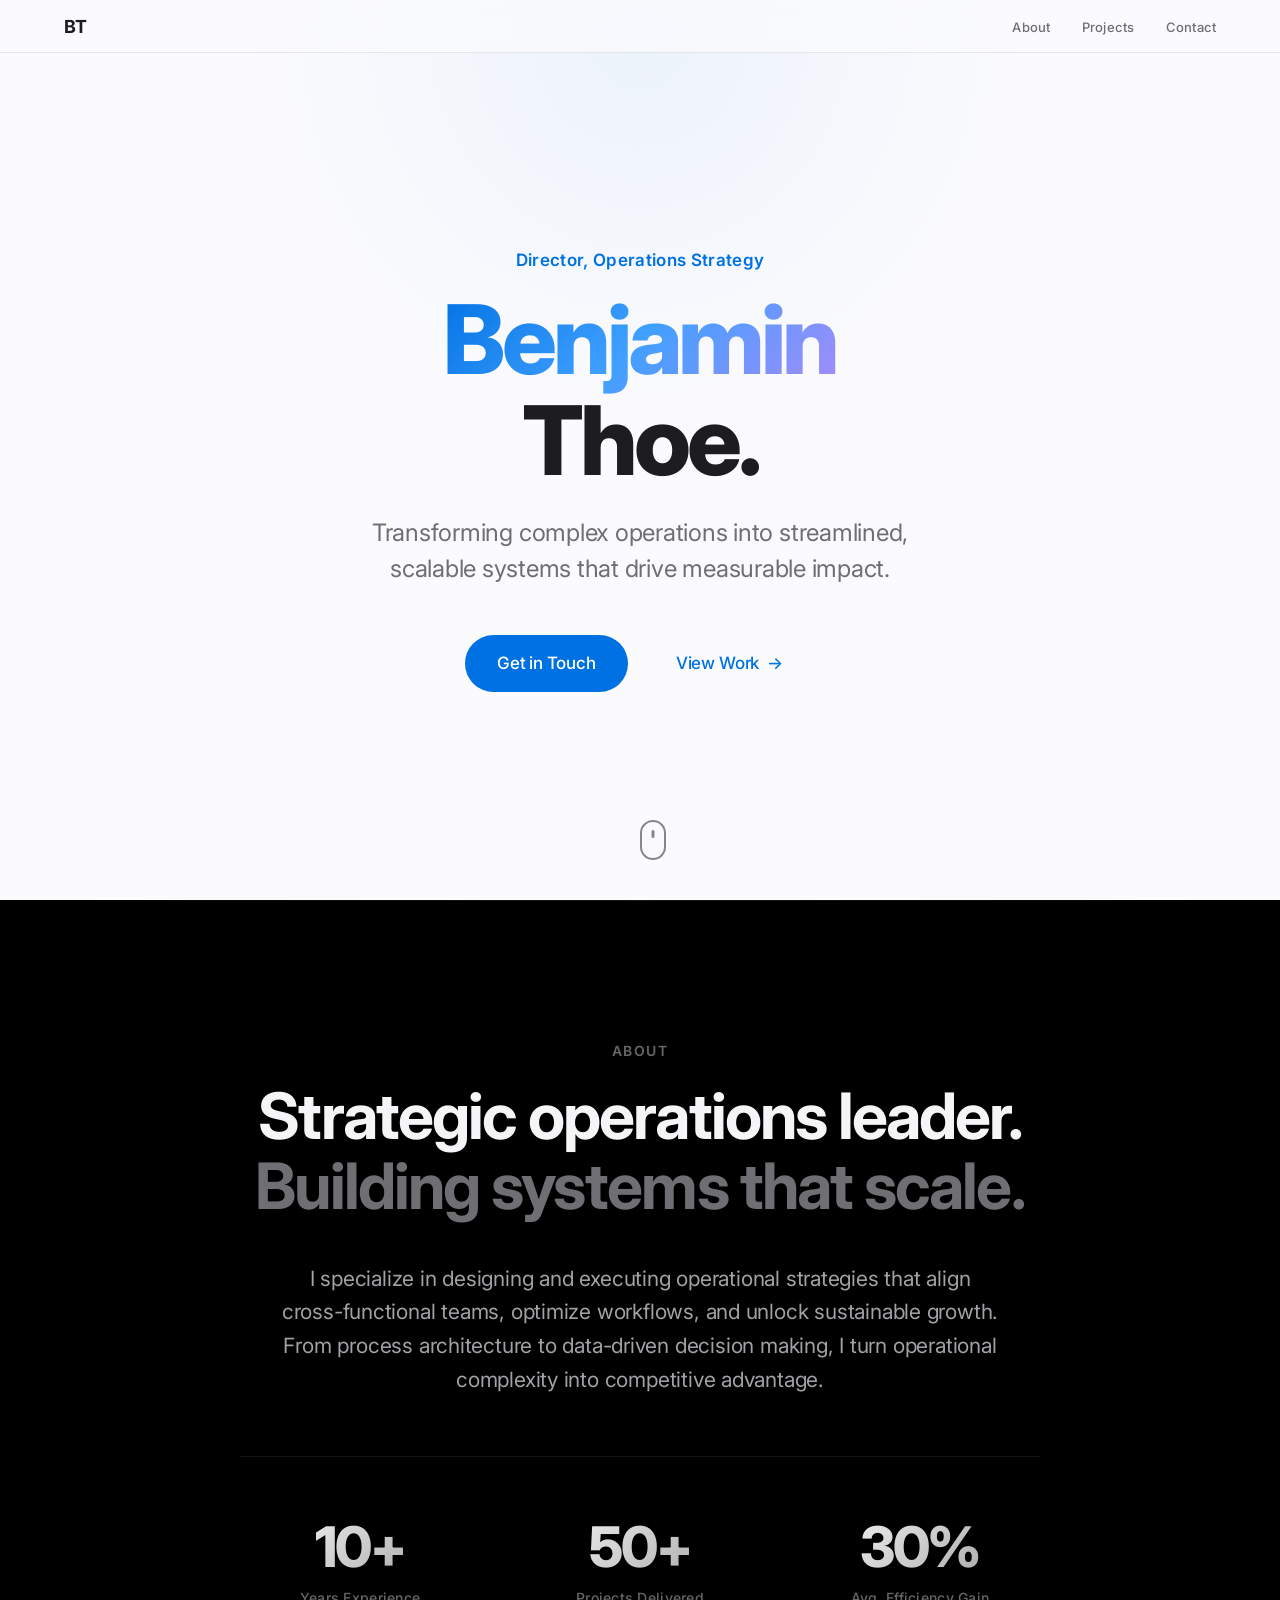
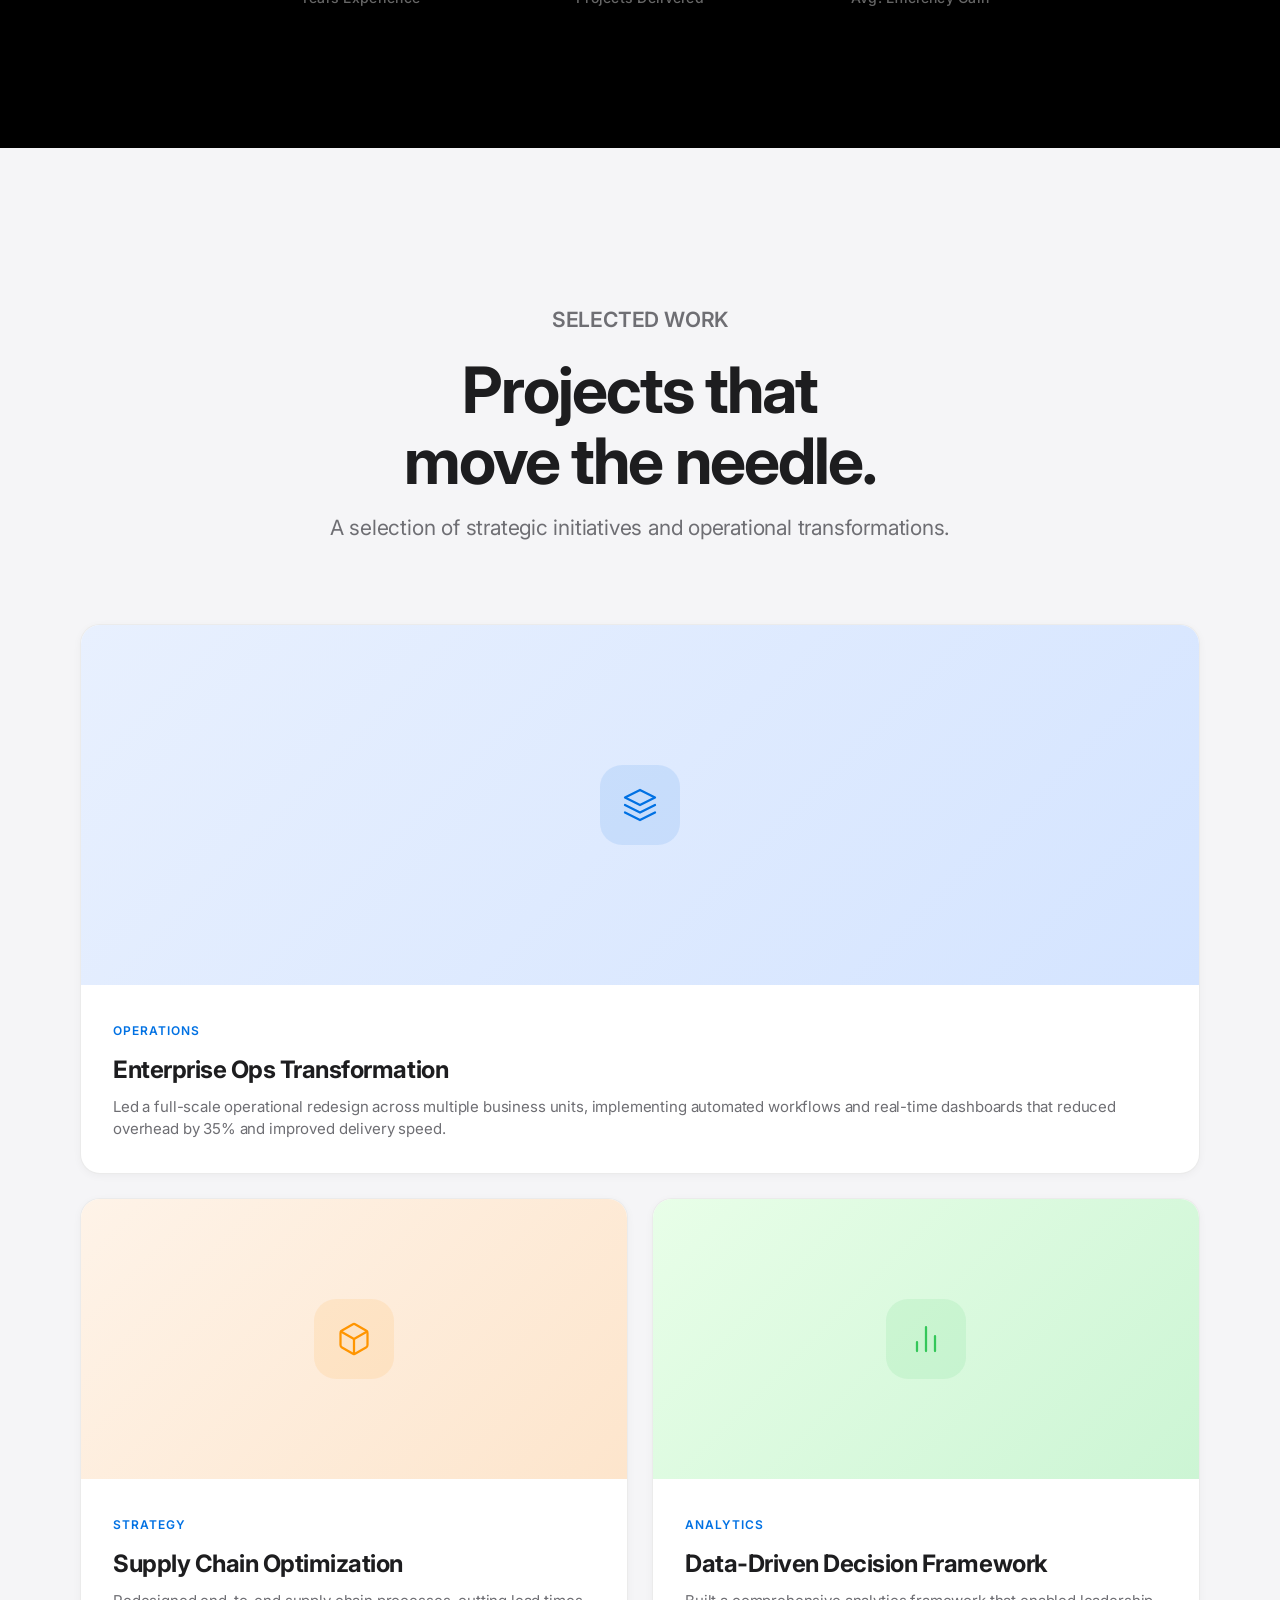
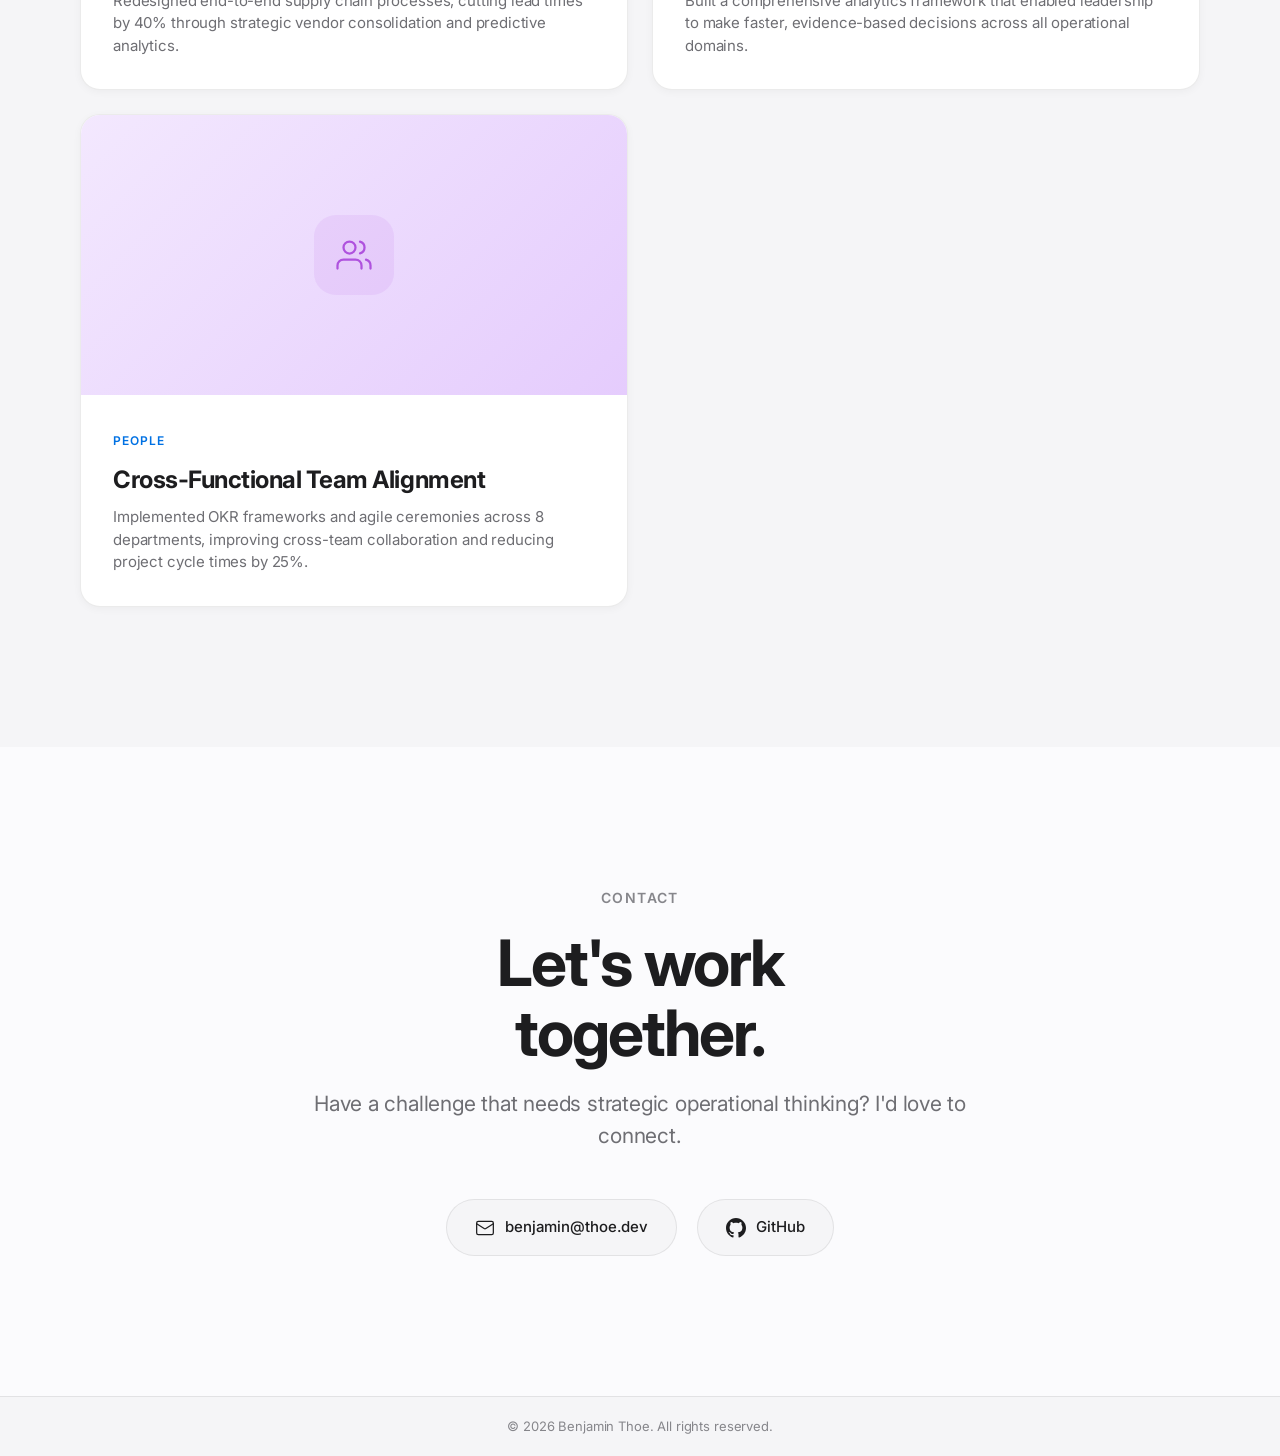
==== index.html @ e36b7a9a "Apple-style personal website with AWS S3 + CloudFront deployment - Single-page personal site for Ben" ====
<!DOCTYPE html>
<html lang="en">
<head>
    <meta charset="UTF-8">
    <meta name="viewport" content="width=device-width, initial-scale=1.0">
    <title>Benjamin Thoe — Director, Ops Strategy</title>
    <meta name="description" content="Benjamin Thoe — Director of Operations Strategy. Driving operational excellence through strategic thinking and innovative solutions.">
    <link rel="preconnect" href="https://fonts.googleapis.com">
    <link rel="preconnect" href="https://fonts.gstatic.com" crossorigin>
    <link href="https://fonts.googleapis.com/css2?family=Inter:wght@300;400;500;600;700;800;900&display=swap" rel="stylesheet">
    <style>
        /* ========================================
           RESET & BASE
           ======================================== */
        *, *::before, *::after {
            margin: 0;
            padding: 0;
            box-sizing: border-box;
        }

        :root {
            --apple-blue: #0071e3;
            --apple-blue-hover: #0077ED;
            --text-primary: #1d1d1f;
            --text-secondary: #6e6e73;
            --text-tertiary: #86868b;
            --bg-white: #fbfbfd;
            --bg-light: #f5f5f7;
            --bg-dark: #000000;
            --bg-card: #ffffff;
            --border: rgba(0, 0, 0, 0.08);
            --shadow-sm: 0 2px 8px rgba(0, 0, 0, 0.04);
            --shadow-md: 0 4px 20px rgba(0, 0, 0, 0.08);
            --shadow-lg: 0 12px 40px rgba(0, 0, 0, 0.12);
            --radius: 20px;
            --transition: 0.6s cubic-bezier(0.25, 0.1, 0.25, 1);
        }

        html {
            scroll-behavior: smooth;
            -webkit-font-smoothing: antialiased;
            -moz-osx-font-smoothing: grayscale;
        }

        body {
            font-family: 'Inter', -apple-system, BlinkMacSystemFont, 'SF Pro Display', 'SF Pro Text', 'Helvetica Neue', sans-serif;
            color: var(--text-primary);
            background: var(--bg-white);
            overflow-x: hidden;
            line-height: 1.5;
        }

        /* ========================================
           NAVIGATION
           ======================================== */
        nav {
            position: fixed;
            top: 0;
            left: 0;
            right: 0;
            z-index: 1000;
            background: rgba(251, 251, 253, 0.72);
            backdrop-filter: saturate(180%) blur(20px);
            -webkit-backdrop-filter: saturate(180%) blur(20px);
            border-bottom: 0.5px solid var(--border);
            transition: background 0.3s ease;
        }

        nav .nav-inner {
            max-width: 1200px;
            margin: 0 auto;
            padding: 0 24px;
            height: 52px;
            display: flex;
            align-items: center;
            justify-content: space-between;
        }

        nav .nav-logo {
            font-size: 18px;
            font-weight: 700;
            color: var(--text-primary);
            text-decoration: none;
            letter-spacing: -0.02em;
        }

        nav .nav-links {
            display: flex;
            gap: 32px;
            list-style: none;
        }

        nav .nav-links a {
            font-size: 13px;
            font-weight: 500;
            color: var(--text-secondary);
            text-decoration: none;
            transition: color 0.3s ease;
            letter-spacing: 0.01em;
        }

        nav .nav-links a:hover {
            color: var(--text-primary);
        }

        .nav-mobile-toggle {
            display: none;
            background: none;
            border: none;
            cursor: pointer;
            padding: 8px;
        }

        .nav-mobile-toggle span {
            display: block;
            width: 18px;
            height: 1.5px;
            background: var(--text-primary);
            margin: 4px 0;
            transition: all 0.3s ease;
        }

        /* ========================================
           HERO SECTION
           ======================================== */
        .hero {
            min-height: 100vh;
            display: flex;
            flex-direction: column;
            align-items: center;
            justify-content: center;
            text-align: center;
            padding: 120px 24px 80px;
            position: relative;
            overflow: hidden;
            background: var(--bg-white);
        }

        .hero::before {
            content: '';
            position: absolute;
            top: -40%;
            left: 50%;
            transform: translateX(-50%);
            width: 800px;
            height: 800px;
            border-radius: 50%;
            background: radial-gradient(circle, rgba(0, 113, 227, 0.06) 0%, transparent 70%);
            pointer-events: none;
        }

        .hero-eyebrow {
            font-size: 17px;
            font-weight: 600;
            color: var(--apple-blue);
            letter-spacing: 0.02em;
            margin-bottom: 16px;
            opacity: 0;
            transform: translateY(20px);
            animation: fadeUp 0.8s ease forwards 0.2s;
        }

        .hero h1 {
            font-size: clamp(48px, 8vw, 96px);
            font-weight: 800;
            letter-spacing: -0.04em;
            line-height: 1.05;
            color: var(--text-primary);
            max-width: 900px;
            opacity: 0;
            transform: translateY(30px);
            animation: fadeUp 0.8s ease forwards 0.4s;
        }

        .hero h1 .gradient-text {
            background: linear-gradient(135deg, var(--apple-blue) 0%, #40a0ff 50%, #a78bfa 100%);
            -webkit-background-clip: text;
            -webkit-text-fill-color: transparent;
            background-clip: text;
        }

        .hero-subtitle {
            font-size: clamp(18px, 2.5vw, 24px);
            font-weight: 400;
            color: var(--text-secondary);
            max-width: 600px;
            margin-top: 24px;
            line-height: 1.5;
            letter-spacing: -0.01em;
            opacity: 0;
            transform: translateY(20px);
            animation: fadeUp 0.8s ease forwards 0.6s;
        }

        .hero-cta {
            display: flex;
            gap: 16px;
            margin-top: 48px;
            opacity: 0;
            transform: translateY(20px);
            animation: fadeUp 0.8s ease forwards 0.8s;
        }

        .btn-primary {
            display: inline-flex;
            align-items: center;
            gap: 8px;
            padding: 16px 32px;
            background: var(--apple-blue);
            color: #fff;
            font-size: 17px;
            font-weight: 500;
            border: none;
            border-radius: 980px;
            cursor: pointer;
            text-decoration: none;
            transition: all 0.3s ease;
            letter-spacing: -0.01em;
        }

        .btn-primary:hover {
            background: var(--apple-blue-hover);
            transform: scale(1.02);
        }

        .btn-secondary {
            display: inline-flex;
            align-items: center;
            gap: 8px;
            padding: 16px 32px;
            background: transparent;
            color: var(--apple-blue);
            font-size: 17px;
            font-weight: 500;
            border: none;
            border-radius: 980px;
            cursor: pointer;
            text-decoration: none;
            transition: all 0.3s ease;
            letter-spacing: -0.01em;
        }

        .btn-secondary:hover {
            color: var(--apple-blue-hover);
        }

        .btn-secondary .arrow {
            transition: transform 0.3s ease;
        }

        .btn-secondary:hover .arrow {
            transform: translateX(4px);
        }

        .scroll-indicator {
            position: absolute;
            bottom: 40px;
            left: 50%;
            transform: translateX(-50%);
            opacity: 0;
            animation: fadeUp 0.8s ease forwards 1s;
        }

        .scroll-indicator .mouse {
            width: 26px;
            height: 40px;
            border: 2px solid var(--text-tertiary);
            border-radius: 13px;
            position: relative;
        }

        .scroll-indicator .mouse::after {
            content: '';
            position: absolute;
            top: 8px;
            left: 50%;
            transform: translateX(-50%);
            width: 3px;
            height: 8px;
            background: var(--text-tertiary);
            border-radius: 2px;
            animation: scrollDown 1.5s ease infinite;
        }

        /* ========================================
           ABOUT SECTION
           ======================================== */
        .about {
            padding: 140px 24px;
            background: var(--bg-dark);
            color: #fff;
            position: relative;
            overflow: hidden;
        }

        .about::before {
            content: '';
            position: absolute;
            top: 0;
            left: 0;
            right: 0;
            height: 1px;
            background: linear-gradient(90deg, transparent, rgba(255, 255, 255, 0.1), transparent);
        }

        .about-inner {
            max-width: 1000px;
            margin: 0 auto;
            text-align: center;
        }

        .section-label {
            font-size: 14px;
            font-weight: 600;
            text-transform: uppercase;
            letter-spacing: 0.1em;
            color: var(--text-tertiary);
            margin-bottom: 20px;
        }

        .about-inner .section-label {
            color: rgba(255, 255, 255, 0.4);
        }

        .about h2 {
            font-size: clamp(36px, 5vw, 64px);
            font-weight: 700;
            letter-spacing: -0.03em;
            line-height: 1.1;
            margin-bottom: 40px;
        }

        .about h2 .white {
            color: #f5f5f7;
        }

        .about h2 .dim {
            color: #6e6e73;
        }

        .about-text {
            font-size: 21px;
            font-weight: 400;
            line-height: 1.6;
            color: #a1a1a6;
            max-width: 720px;
            margin: 0 auto 60px;
            letter-spacing: -0.01em;
        }

        .about-stats {
            display: grid;
            grid-template-columns: repeat(3, 1fr);
            gap: 40px;
            max-width: 800px;
            margin: 0 auto;
            padding-top: 60px;
            border-top: 0.5px solid rgba(255, 255, 255, 0.08);
        }

        .stat {
            text-align: center;
        }

        .stat-number {
            font-size: clamp(40px, 5vw, 56px);
            font-weight: 800;
            letter-spacing: -0.04em;
            background: linear-gradient(135deg, #fff 0%, rgba(255, 255, 255, 0.6) 100%);
            -webkit-background-clip: text;
            -webkit-text-fill-color: transparent;
            background-clip: text;
            line-height: 1.1;
        }

        .stat-label {
            font-size: 14px;
            font-weight: 500;
            color: rgba(255, 255, 255, 0.4);
            margin-top: 8px;
            letter-spacing: 0.02em;
        }

        /* ========================================
           PROJECTS SECTION
           ======================================== */
        .projects {
            padding: 140px 24px;
            background: var(--bg-light);
        }

        .projects-inner {
            max-width: 1120px;
            margin: 0 auto;
        }

        .projects-header {
            text-align: center;
            margin-bottom: 80px;
        }

        .projects-header h2 {
            font-size: clamp(36px, 5vw, 64px);
            font-weight: 700;
            letter-spacing: -0.03em;
            line-height: 1.1;
            color: var(--text-primary);
        }

        .projects-header p {
            font-size: 21px;
            color: var(--text-secondary);
            margin-top: 16px;
            letter-spacing: -0.01em;
        }

        .projects-grid {
            display: grid;
            grid-template-columns: repeat(2, 1fr);
            gap: 24px;
        }

        .project-card {
            background: var(--bg-card);
            border-radius: var(--radius);
            overflow: hidden;
            transition: all var(--transition);
            cursor: default;
            box-shadow: var(--shadow-sm);
            border: 0.5px solid var(--border);
        }

        .project-card:hover {
            transform: translateY(-4px);
            box-shadow: var(--shadow-lg);
        }

        .project-visual {
            height: 280px;
            display: flex;
            align-items: center;
            justify-content: center;
            position: relative;
            overflow: hidden;
        }

        .project-visual .icon-wrapper {
            width: 80px;
            height: 80px;
            border-radius: 22px;
            display: flex;
            align-items: center;
            justify-content: center;
            font-size: 36px;
            position: relative;
            z-index: 1;
        }

        .project-visual .bg-pattern {
            position: absolute;
            inset: 0;
            opacity: 0.08;
        }

        .pv-1 { background: linear-gradient(135deg, #e8f0fe 0%, #d4e4ff 100%); }
        .pv-2 { background: linear-gradient(135deg, #fef3e8 0%, #fde5cc 100%); }
        .pv-3 { background: linear-gradient(135deg, #e8fee8 0%, #ccf5d4 100%); }
        .pv-4 { background: linear-gradient(135deg, #f3e8fe 0%, #e5ccfd 100%); }

        .pv-1 .icon-wrapper { background: rgba(0, 113, 227, 0.1); color: var(--apple-blue); }
        .pv-2 .icon-wrapper { background: rgba(255, 149, 0, 0.1); color: #ff9500; }
        .pv-3 .icon-wrapper { background: rgba(52, 199, 89, 0.1); color: #34c759; }
        .pv-4 .icon-wrapper { background: rgba(175, 82, 222, 0.1); color: #af52de; }

        .project-info {
            padding: 32px;
        }

        .project-tag {
            display: inline-block;
            font-size: 12px;
            font-weight: 600;
            text-transform: uppercase;
            letter-spacing: 0.08em;
            color: var(--apple-blue);
            margin-bottom: 12px;
        }

        .project-info h3 {
            font-size: 24px;
            font-weight: 700;
            letter-spacing: -0.02em;
            color: var(--text-primary);
            margin-bottom: 8px;
        }

        .project-info p {
            font-size: 15px;
            color: var(--text-secondary);
            line-height: 1.5;
            letter-spacing: -0.01em;
        }

        /* Featured project (spans full width) */
        .project-card.featured {
            grid-column: 1 / -1;
        }

        .project-card.featured .project-visual {
            height: 360px;
        }

        /* ========================================
           CONTACT SECTION
           ======================================== */
        .contact {
            padding: 140px 24px;
            background: var(--bg-white);
            text-align: center;
        }

        .contact-inner {
            max-width: 680px;
            margin: 0 auto;
        }

        .contact h2 {
            font-size: clamp(36px, 5vw, 64px);
            font-weight: 700;
            letter-spacing: -0.03em;
            line-height: 1.1;
            margin-bottom: 20px;
        }

        .contact-text {
            font-size: 21px;
            color: var(--text-secondary);
            margin-bottom: 48px;
            line-height: 1.5;
            letter-spacing: -0.01em;
        }

        .contact-links {
            display: flex;
            justify-content: center;
            gap: 20px;
            flex-wrap: wrap;
        }

        .contact-link {
            display: inline-flex;
            align-items: center;
            gap: 10px;
            padding: 16px 28px;
            background: var(--bg-light);
            color: var(--text-primary);
            font-size: 15px;
            font-weight: 500;
            border-radius: 980px;
            text-decoration: none;
            transition: all 0.3s ease;
            border: 0.5px solid var(--border);
        }

        .contact-link:hover {
            background: var(--bg-card);
            box-shadow: var(--shadow-md);
            transform: translateY(-2px);
        }

        .contact-link svg {
            width: 20px;
            height: 20px;
            flex-shrink: 0;
        }

        /* ========================================
           FOOTER
           ======================================== */
        footer {
            padding: 20px 24px;
            background: var(--bg-light);
            text-align: center;
            border-top: 0.5px solid var(--border);
        }

        footer p {
            font-size: 13px;
            color: var(--text-tertiary);
            letter-spacing: -0.01em;
        }

        /* ========================================
           ANIMATIONS
           ======================================== */
        @keyframes fadeUp {
            to {
                opacity: 1;
                transform: translateY(0);
            }
        }

        @keyframes scrollDown {
            0%, 100% { opacity: 1; transform: translateX(-50%) translateY(0); }
            50% { opacity: 0.3; transform: translateX(-50%) translateY(6px); }
        }

        .reveal {
            opacity: 0;
            transform: translateY(40px);
            transition: opacity 0.8s ease, transform 0.8s ease;
        }

        .reveal.visible {
            opacity: 1;
            transform: translateY(0);
        }

        .reveal-delay-1 { transition-delay: 0.1s; }
        .reveal-delay-2 { transition-delay: 0.2s; }
        .reveal-delay-3 { transition-delay: 0.3s; }
        .reveal-delay-4 { transition-delay: 0.4s; }

        /* ========================================
           RESPONSIVE
           ======================================== */
        @media (max-width: 768px) {
            nav .nav-links {
                display: none;
                position: absolute;
                top: 52px;
                left: 0;
                right: 0;
                background: rgba(251, 251, 253, 0.96);
                backdrop-filter: saturate(180%) blur(20px);
                flex-direction: column;
                padding: 20px 24px;
                gap: 20px;
                border-bottom: 0.5px solid var(--border);
            }

            nav .nav-links.open {
                display: flex;
            }

            .nav-mobile-toggle {
                display: block;
            }

            .hero {
                padding: 120px 20px 80px;
                min-height: 90vh;
            }

            .hero-cta {
                flex-direction: column;
                align-items: center;
            }

            .about {
                padding: 100px 20px;
            }

            .about-stats {
                grid-template-columns: repeat(3, 1fr);
                gap: 20px;
            }

            .projects {
                padding: 100px 20px;
            }

            .projects-grid {
                grid-template-columns: 1fr;
            }

            .project-card.featured {
                grid-column: auto;
            }

            .project-visual {
                height: 220px;
            }

            .project-card.featured .project-visual {
                height: 260px;
            }

            .contact {
                padding: 100px 20px;
            }

            .contact-links {
                flex-direction: column;
                align-items: center;
            }
        }

        @media (max-width: 480px) {
            .about-stats {
                grid-template-columns: 1fr;
                gap: 32px;
            }

            .stat-number {
                font-size: 44px;
            }
        }
    </style>
</head>
<body>

    <!-- ====== NAVIGATION ====== -->
    <nav>
        <div class="nav-inner">
            <a href="#" class="nav-logo">BT</a>
            <ul class="nav-links" id="navLinks">
                <li><a href="#about">About</a></li>
                <li><a href="#projects">Projects</a></li>
                <li><a href="#contact">Contact</a></li>
            </ul>
            <button class="nav-mobile-toggle" id="navToggle" aria-label="Toggle menu">
                <span></span>
                <span></span>
                <span></span>
            </button>
        </div>
    </nav>

    <!-- ====== HERO ====== -->
    <section class="hero" id="hero">
        <p class="hero-eyebrow">Director, Operations Strategy</p>
        <h1>
            <span class="gradient-text">Benjamin</span><br>
            Thoe.
        </h1>
        <p class="hero-subtitle">
            Transforming complex operations into streamlined, scalable systems that drive measurable impact.
        </p>
        <div class="hero-cta">
            <a href="#contact" class="btn-primary">Get in Touch</a>
            <a href="#projects" class="btn-secondary">
                View Work <span class="arrow">&#8594;</span>
            </a>
        </div>
        <div class="scroll-indicator">
            <div class="mouse"></div>
        </div>
    </section>

    <!-- ====== ABOUT ====== -->
    <section class="about" id="about">
        <div class="about-inner">
            <p class="section-label reveal">About</p>
            <h2 class="reveal reveal-delay-1">
                <span class="white">Strategic operations leader.</span><br>
                <span class="dim">Building systems that scale.</span>
            </h2>
            <p class="about-text reveal reveal-delay-2">
                I specialize in designing and executing operational strategies that align cross-functional teams, optimize workflows, and unlock sustainable growth. From process architecture to data-driven decision making, I turn operational complexity into competitive advantage.
            </p>
            <div class="about-stats">
                <div class="stat reveal reveal-delay-1">
                    <div class="stat-number">10+</div>
                    <div class="stat-label">Years Experience</div>
                </div>
                <div class="stat reveal reveal-delay-2">
                    <div class="stat-number">50+</div>
                    <div class="stat-label">Projects Delivered</div>
                </div>
                <div class="stat reveal reveal-delay-3">
                    <div class="stat-number">30%</div>
                    <div class="stat-label">Avg. Efficiency Gain</div>
                </div>
            </div>
        </div>
    </section>

    <!-- ====== PROJECTS ====== -->
    <section class="projects" id="projects">
        <div class="projects-inner">
            <div class="projects-header">
                <p class="section-label reveal">Selected Work</p>
                <h2 class="reveal reveal-delay-1">Projects that<br>move the needle.</h2>
                <p class="reveal reveal-delay-2">A selection of strategic initiatives and operational transformations.</p>
            </div>
            <div class="projects-grid">

                <!-- Featured Project -->
                <div class="project-card featured reveal">
                    <div class="project-visual pv-1">
                        <div class="icon-wrapper">
                            <svg width="36" height="36" viewBox="0 0 24 24" fill="none" stroke="currentColor" stroke-width="1.5" stroke-linecap="round" stroke-linejoin="round">
                                <path d="M12 2L2 7l10 5 10-5-10-5z"/><path d="M2 17l10 5 10-5"/><path d="M2 12l10 5 10-5"/>
                            </svg>
                        </div>
                    </div>
                    <div class="project-info">
                        <span class="project-tag">Operations</span>
                        <h3>Enterprise Ops Transformation</h3>
                        <p>Led a full-scale operational redesign across multiple business units, implementing automated workflows and real-time dashboards that reduced overhead by 35% and improved delivery speed.</p>
                    </div>
                </div>

                <!-- Project 2 -->
                <div class="project-card reveal reveal-delay-1">
                    <div class="project-visual pv-2">
                        <div class="icon-wrapper">
                            <svg width="36" height="36" viewBox="0 0 24 24" fill="none" stroke="currentColor" stroke-width="1.5" stroke-linecap="round" stroke-linejoin="round">
                                <path d="M21 16V8a2 2 0 0 0-1-1.73l-7-4a2 2 0 0 0-2 0l-7 4A2 2 0 0 0 3 8v8a2 2 0 0 0 1 1.73l7 4a2 2 0 0 0 2 0l7-4A2 2 0 0 0 21 16z"/>
                                <polyline points="3.27 6.96 12 12.01 20.73 6.96"/><line x1="12" y1="22.08" x2="12" y2="12"/>
                            </svg>
                        </div>
                    </div>
                    <div class="project-info">
                        <span class="project-tag">Strategy</span>
                        <h3>Supply Chain Optimization</h3>
                        <p>Redesigned end-to-end supply chain processes, cutting lead times by 40% through strategic vendor consolidation and predictive analytics.</p>
                    </div>
                </div>

                <!-- Project 3 -->
                <div class="project-card reveal reveal-delay-2">
                    <div class="project-visual pv-3">
                        <div class="icon-wrapper">
                            <svg width="36" height="36" viewBox="0 0 24 24" fill="none" stroke="currentColor" stroke-width="1.5" stroke-linecap="round" stroke-linejoin="round">
                                <line x1="18" y1="20" x2="18" y2="10"/><line x1="12" y1="20" x2="12" y2="4"/><line x1="6" y1="20" x2="6" y2="14"/>
                            </svg>
                        </div>
                    </div>
                    <div class="project-info">
                        <span class="project-tag">Analytics</span>
                        <h3>Data-Driven Decision Framework</h3>
                        <p>Built a comprehensive analytics framework that enabled leadership to make faster, evidence-based decisions across all operational domains.</p>
                    </div>
                </div>

                <!-- Project 4 -->
                <div class="project-card reveal reveal-delay-1">
                    <div class="project-visual pv-4">
                        <div class="icon-wrapper">
                            <svg width="36" height="36" viewBox="0 0 24 24" fill="none" stroke="currentColor" stroke-width="1.5" stroke-linecap="round" stroke-linejoin="round">
                                <path d="M17 21v-2a4 4 0 0 0-4-4H5a4 4 0 0 0-4 4v2"/><circle cx="9" cy="7" r="4"/><path d="M23 21v-2a4 4 0 0 0-3-3.87"/><path d="M16 3.13a4 4 0 0 1 0 7.75"/>
                            </svg>
                        </div>
                    </div>
                    <div class="project-info">
                        <span class="project-tag">People</span>
                        <h3>Cross-Functional Team Alignment</h3>
                        <p>Implemented OKR frameworks and agile ceremonies across 8 departments, improving cross-team collaboration and reducing project cycle times by 25%.</p>
                    </div>
                </div>

            </div>
        </div>
    </section>

    <!-- ====== CONTACT ====== -->
    <section class="contact" id="contact">
        <div class="contact-inner">
            <p class="section-label reveal">Contact</p>
            <h2 class="reveal reveal-delay-1">Let's work<br>together.</h2>
            <p class="contact-text reveal reveal-delay-2">
                Have a challenge that needs strategic operational thinking? I'd love to connect.
            </p>
            <div class="contact-links reveal reveal-delay-3">
                <a href="mailto:benjamin@thoe.dev" class="contact-link">
                    <svg viewBox="0 0 24 24" fill="none" stroke="currentColor" stroke-width="1.5" stroke-linecap="round" stroke-linejoin="round">
                        <rect x="2" y="4" width="20" height="16" rx="2"/><path d="m22 7-8.97 5.7a1.94 1.94 0 0 1-2.06 0L2 7"/>
                    </svg>
                    benjamin@thoe.dev
                </a>
                <a href="https://github.com/benjaminthoe" class="contact-link" target="_blank" rel="noopener">
                    <svg viewBox="0 0 24 24" fill="currentColor">
                        <path d="M12 0c-6.626 0-12 5.373-12 12 0 5.302 3.438 9.8 8.207 11.387.599.111.793-.261.793-.577v-2.234c-3.338.726-4.033-1.416-4.033-1.416-.546-1.387-1.333-1.756-1.333-1.756-1.089-.745.083-.729.083-.729 1.205.084 1.839 1.237 1.839 1.237 1.07 1.834 2.807 1.304 3.492.997.107-.775.418-1.305.762-1.604-2.665-.305-5.467-1.334-5.467-5.931 0-1.311.469-2.381 1.236-3.221-.124-.303-.535-1.524.117-3.176 0 0 1.008-.322 3.301 1.23.957-.266 1.983-.399 3.003-.404 1.02.005 2.047.138 3.006.404 2.291-1.552 3.297-1.23 3.297-1.23.653 1.653.242 2.874.118 3.176.77.84 1.235 1.911 1.235 3.221 0 4.609-2.807 5.624-5.479 5.921.43.372.823 1.102.823 2.222v3.293c0 .319.192.694.801.576 4.765-1.589 8.199-6.086 8.199-11.386 0-6.627-5.373-12-12-12z"/>
                    </svg>
                    GitHub
                </a>
            </div>
        </div>
    </section>

    <!-- ====== FOOTER ====== -->
    <footer>
        <p>&copy; 2026 Benjamin Thoe. All rights reserved.</p>
    </footer>

    <!-- ====== JAVASCRIPT ====== -->
    <script>
        // Mobile nav toggle
        const navToggle = document.getElementById('navToggle');
        const navLinks = document.getElementById('navLinks');
        navToggle.addEventListener('click', () => {
            navLinks.classList.toggle('open');
        });

        // Close mobile nav on link click
        navLinks.querySelectorAll('a').forEach(link => {
            link.addEventListener('click', () => {
                navLinks.classList.remove('open');
            });
        });

        // Scroll reveal with IntersectionObserver
        const revealElements = document.querySelectorAll('.reveal');
        const observer = new IntersectionObserver((entries) => {
            entries.forEach(entry => {
                if (entry.isIntersecting) {
                    entry.target.classList.add('visible');
                    observer.unobserve(entry.target);
                }
            });
        }, {
            threshold: 0.15,
            rootMargin: '0px 0px -40px 0px'
        });

        revealElements.forEach(el => observer.observe(el));

        // Smooth active nav highlight
        const sections = document.querySelectorAll('section');
        const navAnchors = document.querySelectorAll('.nav-links a');

        window.addEventListener('scroll', () => {
            let current = '';
            sections.forEach(section => {
                const sectionTop = section.offsetTop - 100;
                if (scrollY >= sectionTop) {
                    current = section.getAttribute('id');
                }
            });

            navAnchors.forEach(a => {
                a.style.color = '';
                if (a.getAttribute('href') === `#${current}`) {
                    a.style.color = 'var(--text-primary)';
                }
            });
        });
    </script>

</body>
</html>
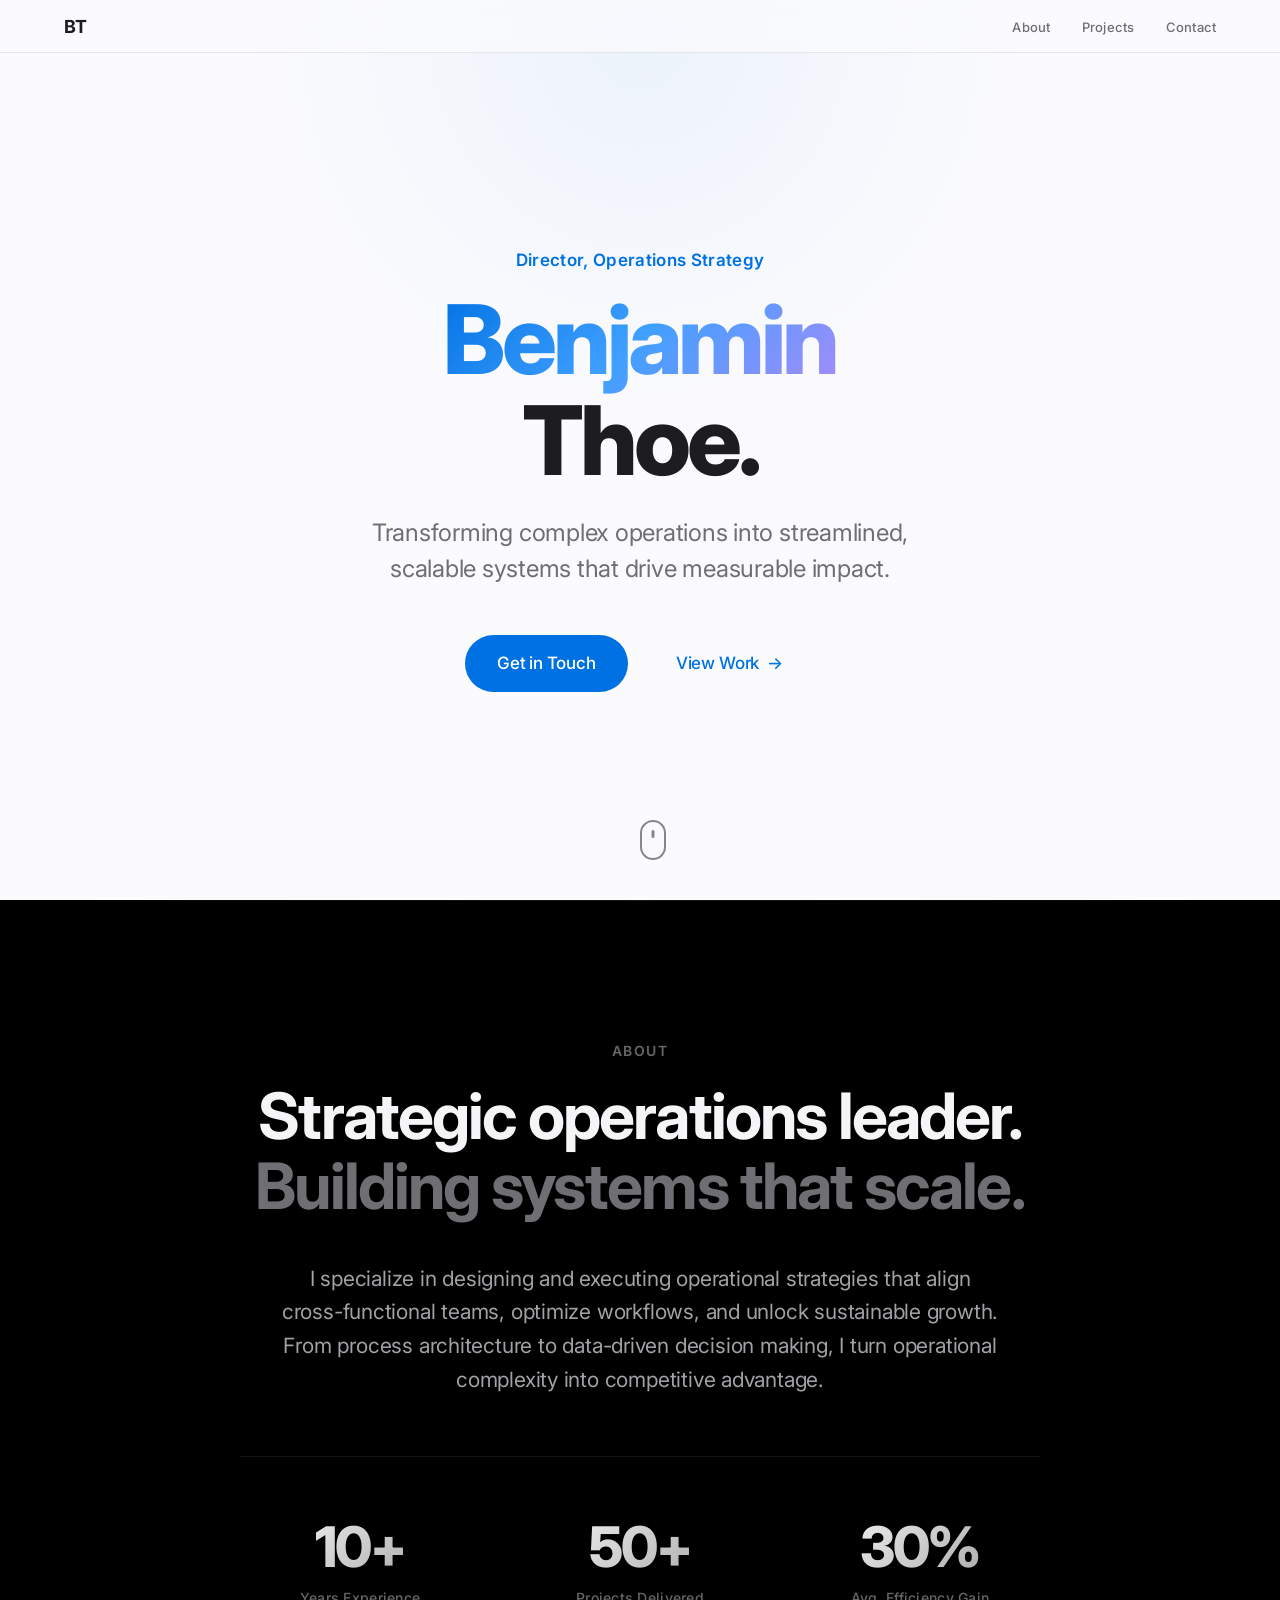
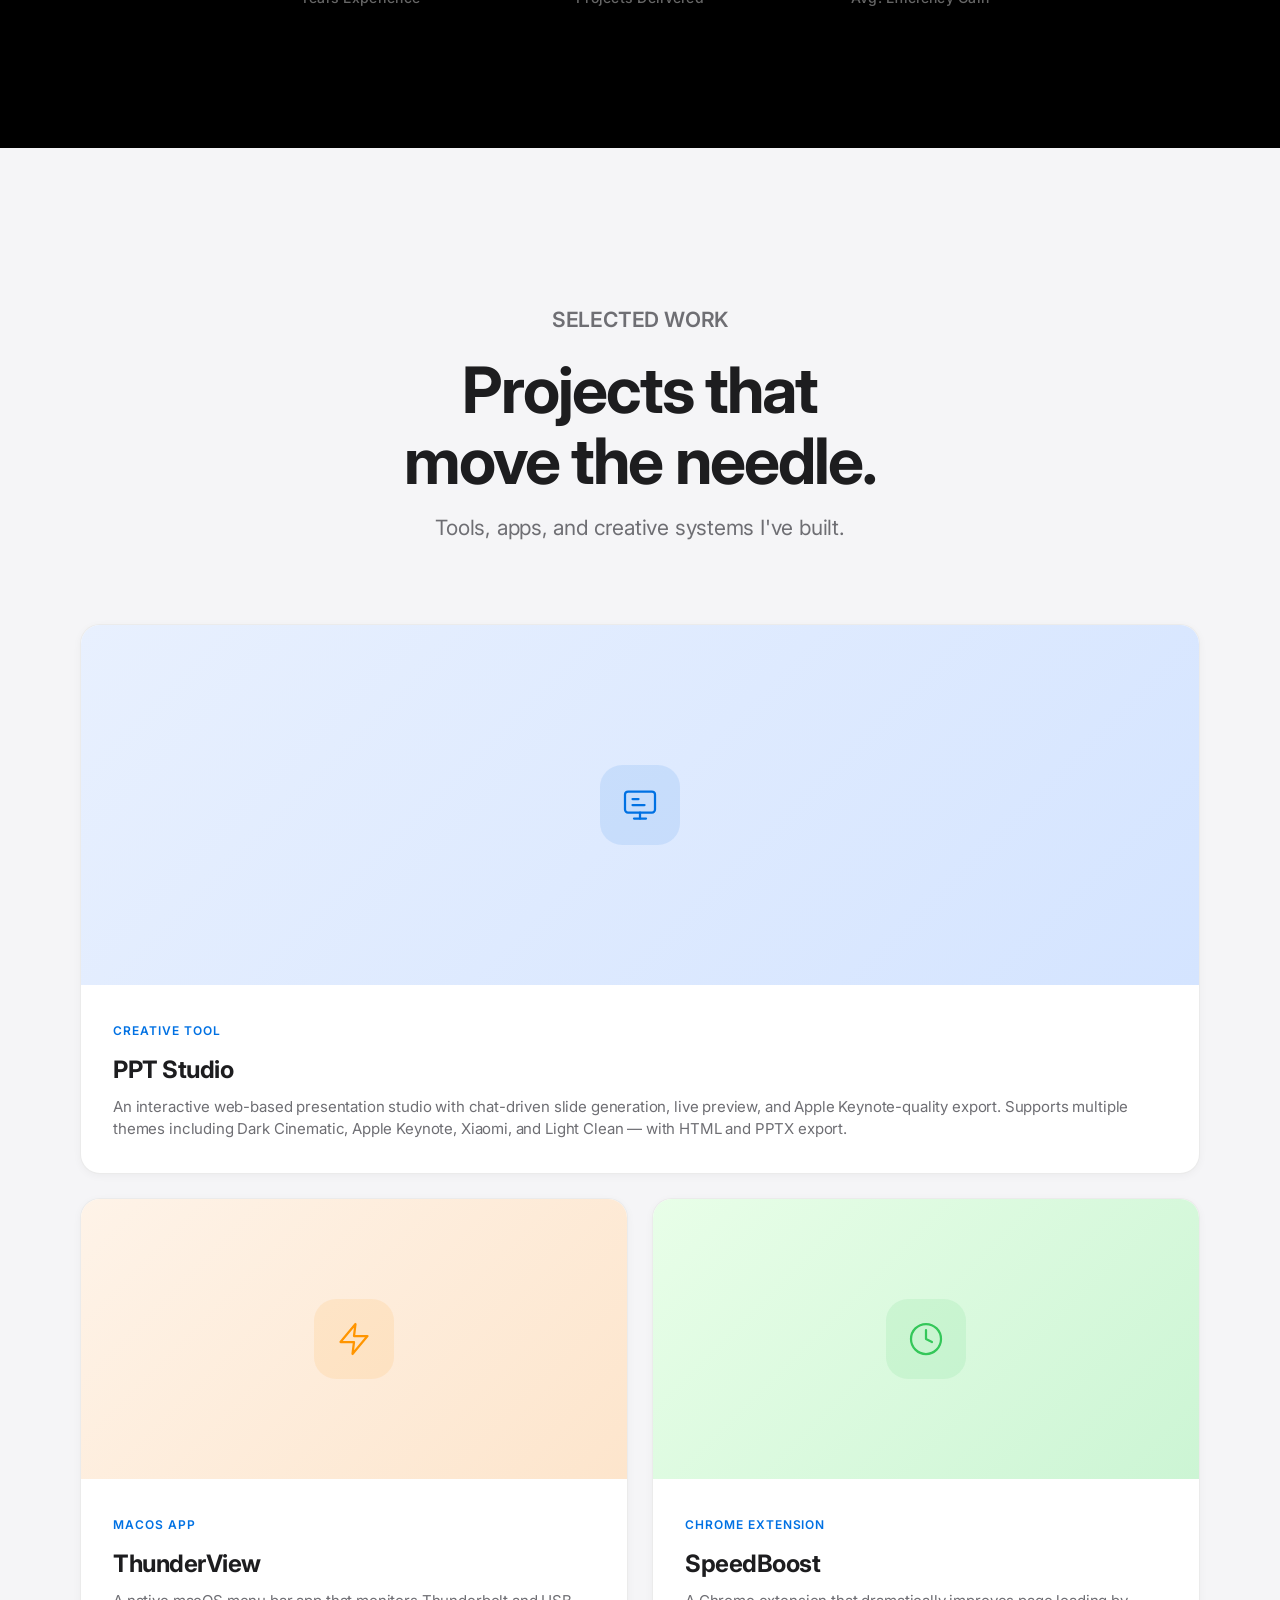
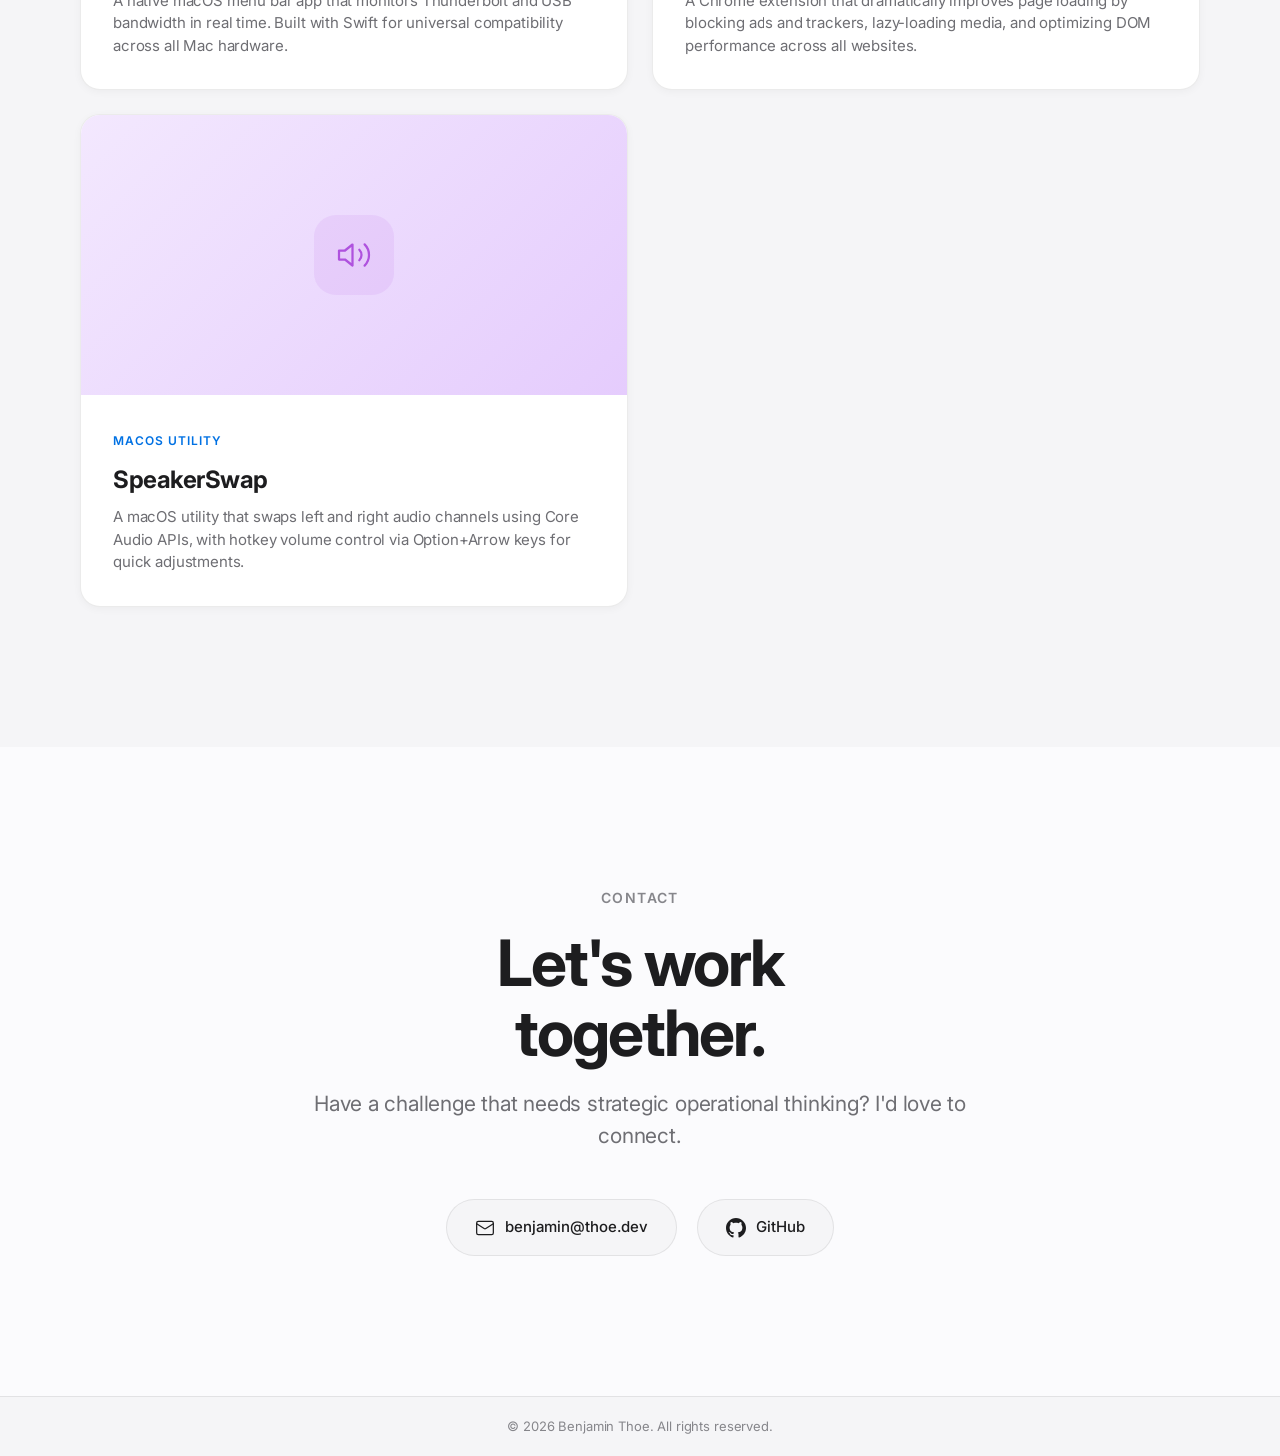
==== commit cc02b0ea: "Replace placeholder projects with real ones, fix text selection - PPT Studio: chat-driven presentati" ====
--- a/index.html
+++ b/index.html
@@ -1,6 +1,7 @@
 <!DOCTYPE html>
 <html lang="en">
 <head>
+    <!-- Benjamin Thoe — Personal Website -->
     <meta charset="UTF-8">
     <meta name="viewport" content="width=device-width, initial-scale=1.0">
     <title>Benjamin Thoe — Director, Ops Strategy</title>
@@ -425,8 +426,10 @@
             border-radius: var(--radius);
             overflow: hidden;
             transition: all var(--transition);
-            cursor: default;
+            cursor: auto;
             box-shadow: var(--shadow-sm);
+            user-select: text;
+            -webkit-user-select: text;
             border: 0.5px solid var(--border);
         }
 
@@ -782,72 +785,71 @@
             <div class="projects-header">
                 <p class="section-label reveal">Selected Work</p>
                 <h2 class="reveal reveal-delay-1">Projects that<br>move the needle.</h2>
-                <p class="reveal reveal-delay-2">A selection of strategic initiatives and operational transformations.</p>
+                <p class="reveal reveal-delay-2">Tools, apps, and creative systems I've built.</p>
             </div>
             <div class="projects-grid">
 
-                <!-- Featured Project -->
+                <!-- Featured: PPT Studio -->
                 <div class="project-card featured reveal">
                     <div class="project-visual pv-1">
                         <div class="icon-wrapper">
                             <svg width="36" height="36" viewBox="0 0 24 24" fill="none" stroke="currentColor" stroke-width="1.5" stroke-linecap="round" stroke-linejoin="round">
-                                <path d="M12 2L2 7l10 5 10-5-10-5z"/><path d="M2 17l10 5 10-5"/><path d="M2 12l10 5 10-5"/>
+                                <rect x="2" y="3" width="20" height="14" rx="2"/><path d="M8 21h8"/><path d="M12 17v4"/><path d="M7 8h4"/><path d="M7 12h8"/>
                             </svg>
                         </div>
                     </div>
                     <div class="project-info">
-                        <span class="project-tag">Operations</span>
-                        <h3>Enterprise Ops Transformation</h3>
-                        <p>Led a full-scale operational redesign across multiple business units, implementing automated workflows and real-time dashboards that reduced overhead by 35% and improved delivery speed.</p>
+                        <span class="project-tag">Creative Tool</span>
+                        <h3>PPT Studio</h3>
+                        <p>An interactive web-based presentation studio with chat-driven slide generation, live preview, and Apple Keynote-quality export. Supports multiple themes including Dark Cinematic, Apple Keynote, Xiaomi, and Light Clean — with HTML and PPTX export.</p>
                     </div>
                 </div>
 
-                <!-- Project 2 -->
+                <!-- ThunderView -->
                 <div class="project-card reveal reveal-delay-1">
                     <div class="project-visual pv-2">
                         <div class="icon-wrapper">
                             <svg width="36" height="36" viewBox="0 0 24 24" fill="none" stroke="currentColor" stroke-width="1.5" stroke-linecap="round" stroke-linejoin="round">
-                                <path d="M21 16V8a2 2 0 0 0-1-1.73l-7-4a2 2 0 0 0-2 0l-7 4A2 2 0 0 0 3 8v8a2 2 0 0 0 1 1.73l7 4a2 2 0 0 0 2 0l7-4A2 2 0 0 0 21 16z"/>
-                                <polyline points="3.27 6.96 12 12.01 20.73 6.96"/><line x1="12" y1="22.08" x2="12" y2="12"/>
+                                <path d="M13 2L3 14h9l-1 8 10-12h-9l1-8z"/>
                             </svg>
                         </div>
                     </div>
                     <div class="project-info">
-                        <span class="project-tag">Strategy</span>
-                        <h3>Supply Chain Optimization</h3>
-                        <p>Redesigned end-to-end supply chain processes, cutting lead times by 40% through strategic vendor consolidation and predictive analytics.</p>
+                        <span class="project-tag">macOS App</span>
+                        <h3>ThunderView</h3>
+                        <p>A native macOS menu bar app that monitors Thunderbolt and USB bandwidth in real time. Built with Swift for universal compatibility across all Mac hardware.</p>
                     </div>
                 </div>
 
-                <!-- Project 3 -->
+                <!-- SpeedBoost -->
                 <div class="project-card reveal reveal-delay-2">
                     <div class="project-visual pv-3">
                         <div class="icon-wrapper">
                             <svg width="36" height="36" viewBox="0 0 24 24" fill="none" stroke="currentColor" stroke-width="1.5" stroke-linecap="round" stroke-linejoin="round">
-                                <line x1="18" y1="20" x2="18" y2="10"/><line x1="12" y1="20" x2="12" y2="4"/><line x1="6" y1="20" x2="6" y2="14"/>
+                                <circle cx="12" cy="12" r="10"/><polyline points="12 6 12 12 16 14"/>
                             </svg>
                         </div>
                     </div>
                     <div class="project-info">
-                        <span class="project-tag">Analytics</span>
-                        <h3>Data-Driven Decision Framework</h3>
-                        <p>Built a comprehensive analytics framework that enabled leadership to make faster, evidence-based decisions across all operational domains.</p>
+                        <span class="project-tag">Chrome Extension</span>
+                        <h3>SpeedBoost</h3>
+                        <p>A Chrome extension that dramatically improves page loading by blocking ads and trackers, lazy-loading media, and optimizing DOM performance across all websites.</p>
                     </div>
                 </div>
 
-                <!-- Project 4 -->
+                <!-- SpeakerSwap -->
                 <div class="project-card reveal reveal-delay-1">
                     <div class="project-visual pv-4">
                         <div class="icon-wrapper">
                             <svg width="36" height="36" viewBox="0 0 24 24" fill="none" stroke="currentColor" stroke-width="1.5" stroke-linecap="round" stroke-linejoin="round">
-                                <path d="M17 21v-2a4 4 0 0 0-4-4H5a4 4 0 0 0-4 4v2"/><circle cx="9" cy="7" r="4"/><path d="M23 21v-2a4 4 0 0 0-3-3.87"/><path d="M16 3.13a4 4 0 0 1 0 7.75"/>
+                                <polygon points="11 5 6 9 2 9 2 15 6 15 11 19 11 5"/><path d="M15.54 8.46a5 5 0 0 1 0 7.07"/><path d="M19.07 4.93a10 10 0 0 1 0 14.14"/>
                             </svg>
                         </div>
                     </div>
                     <div class="project-info">
-                        <span class="project-tag">People</span>
-                        <h3>Cross-Functional Team Alignment</h3>
-                        <p>Implemented OKR frameworks and agile ceremonies across 8 departments, improving cross-team collaboration and reducing project cycle times by 25%.</p>
+                        <span class="project-tag">macOS Utility</span>
+                        <h3>SpeakerSwap</h3>
+                        <p>A macOS utility that swaps left and right audio channels using Core Audio APIs, with hotkey volume control via Option+Arrow keys for quick adjustments.</p>
                     </div>
                 </div>
 
